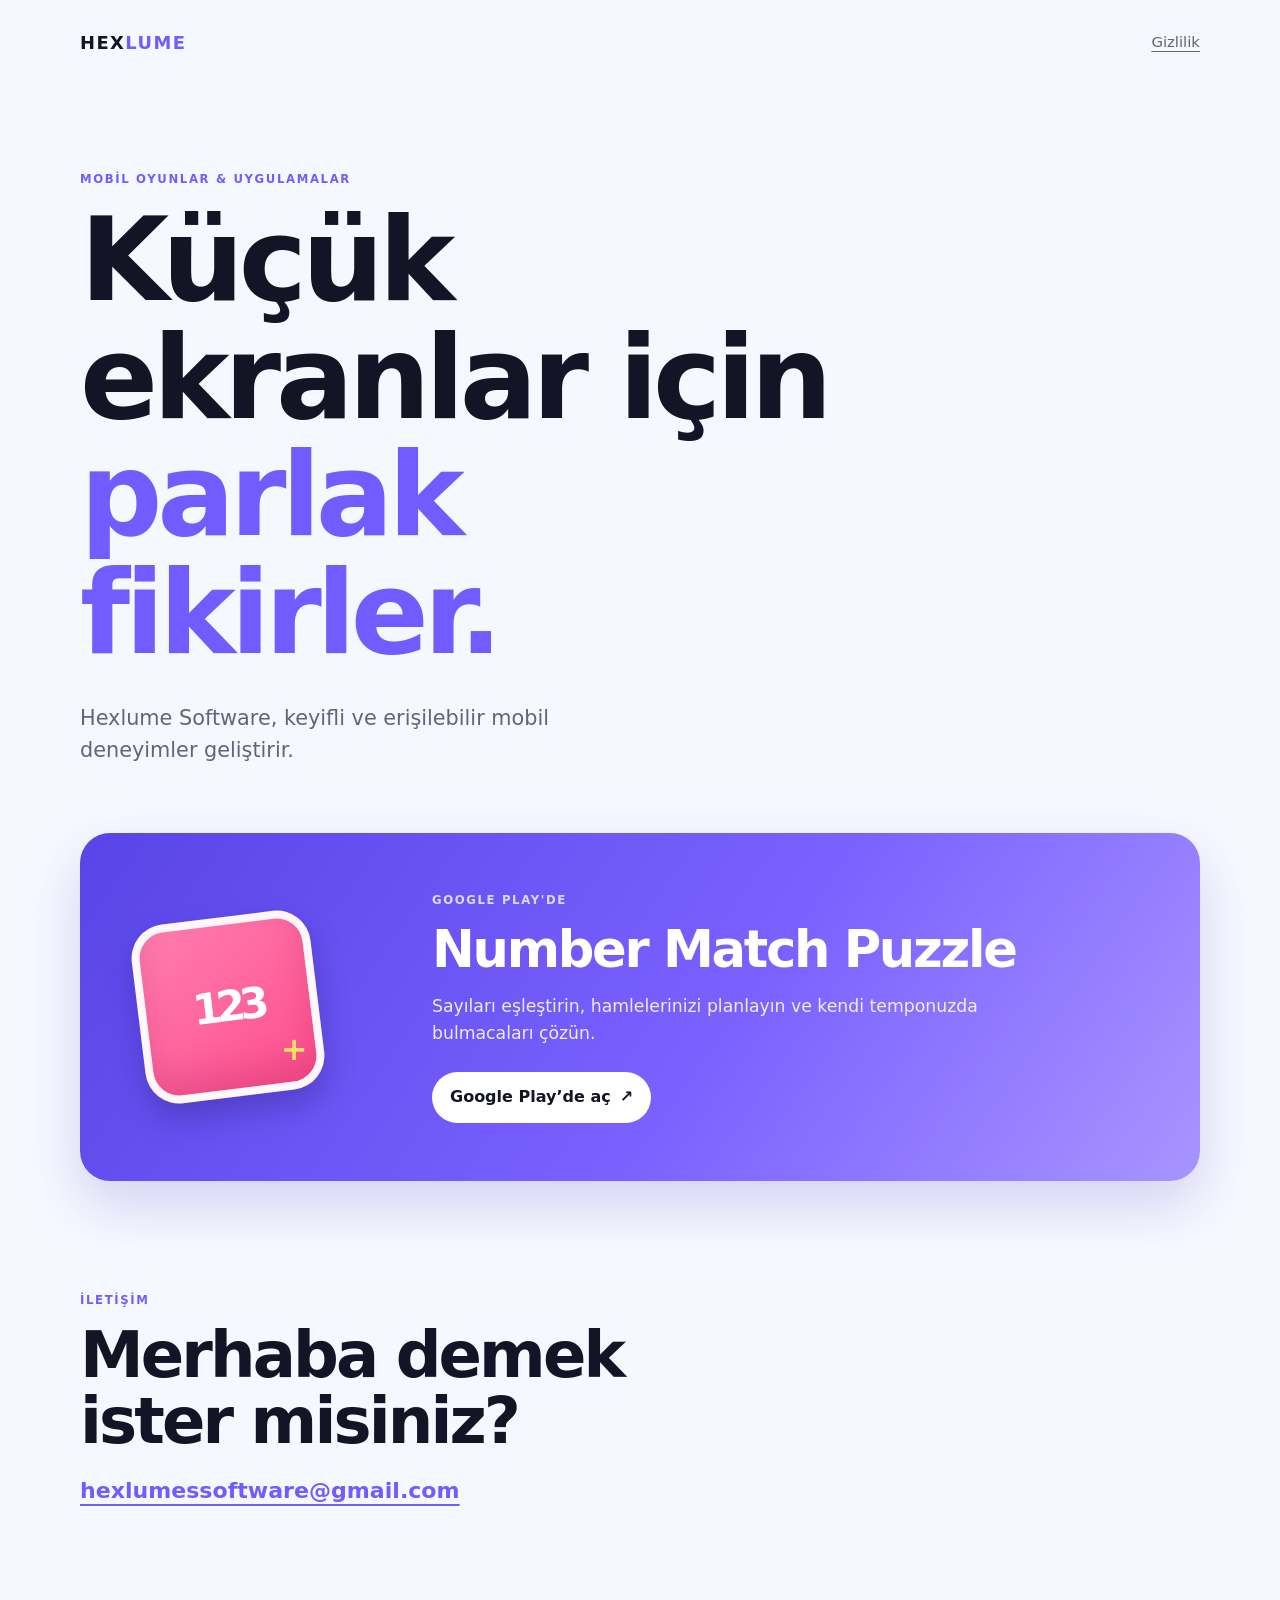
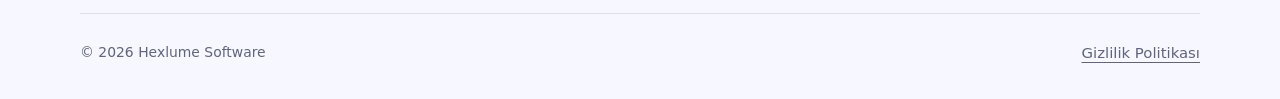
==== index.html @ 046b78da "Publish Hexlume Software website" ====
<!doctype html>
<html lang="tr">
  <head>
    <meta charset="utf-8">
    <meta name="viewport" content="width=device-width, initial-scale=1">
    <meta name="description" content="Hexlume Software — mobil oyun ve uygulamalar.">
    <title>Hexlume Software</title>
    <link rel="stylesheet" href="styles.css">
  </head>
  <body>
    <header class="site-header">
      <a class="brand" href="index.html" aria-label="Hexlume Software ana sayfa">HEX<span>LUME</span></a>
      <a class="header-link" href="privacy.html">Gizlilik</a>
    </header>

    <main>
      <section class="hero" aria-labelledby="page-title">
        <p class="eyebrow">MOBİL OYUNLAR &amp; UYGULAMALAR</p>
        <h1 id="page-title">Küçük ekranlar için<br><em>parlak fikirler.</em></h1>
        <p class="intro">Hexlume Software, keyifli ve erişilebilir mobil deneyimler geliştirir.</p>
      </section>

      <section class="app-section" aria-labelledby="app-title">
        <article class="app-card">
          <div class="app-icon" aria-hidden="true">
            <span>123</span><b>+</b>
          </div>
          <div class="app-copy">
            <p class="eyebrow">GOOGLE PLAY'DE</p>
            <h2 id="app-title">Number Match Puzzle</h2>
            <p>Sayıları eşleştirin, hamlelerinizi planlayın ve kendi temponuzda bulmacaları çözün.</p>
            <a class="button" href="https://play.google.com/store/apps/details?id=com.numbermatchpuzzle.app" target="_blank" rel="noopener noreferrer">Google Play’de aç <span aria-hidden="true">↗</span></a>
          </div>
        </article>
      </section>

      <section class="contact" aria-labelledby="contact-title">
        <p class="eyebrow">İLETİŞİM</p>
        <h2 id="contact-title">Merhaba demek ister misiniz?</h2>
        <a class="email" href="mailto:hexlumessoftware@gmail.com">hexlumessoftware@gmail.com</a>
      </section>
    </main>

    <footer>
      <span>© <span id="year"></span> Hexlume Software</span>
      <a href="privacy.html">Gizlilik Politikası</a>
    </footer>
    <script src="script.js"></script>
  </body>
</html>
---- styles.css ----
:root {
  --ink: #131527;
  --paper: #f7f8ff;
  --purple: #725cff;
  --pink: #ff5d99;
  --muted: #61647a;
}

* { box-sizing: border-box; }
html { scroll-behavior: smooth; }
body { margin: 0; color: var(--ink); background: var(--paper); font-family: Inter, ui-sans-serif, system-ui, -apple-system, BlinkMacSystemFont, "Segoe UI", sans-serif; line-height: 1.55; }
a { color: inherit; }
.site-header, main, footer { width: min(1120px, calc(100% - 48px)); margin-inline: auto; }
.site-header { min-height: 86px; display: flex; align-items: center; justify-content: space-between; }
.brand { color: var(--ink); font-size: 1.12rem; font-weight: 900; letter-spacing: .08em; text-decoration: none; }
.brand span { color: var(--purple); }
.header-link, footer a { color: var(--muted); font-size: .93rem; text-underline-offset: 4px; }
.hero { padding: 84px 0 66px; max-width: 760px; }
.eyebrow { margin: 0 0 14px; color: var(--purple); font-size: .73rem; font-weight: 800; letter-spacing: .14em; }
h1, h2 { letter-spacing: -.045em; line-height: 1.02; }
h1 { margin: 0; font-size: clamp(3.35rem, 9vw, 7.4rem); }
h1 em { color: var(--purple); font-style: normal; }
.intro { max-width: 520px; margin: 30px 0 0; color: var(--muted); font-size: clamp(1.05rem, 2vw, 1.3rem); }
.app-section { padding-bottom: 102px; }
.app-card { display: grid; grid-template-columns: 230px 1fr; gap: clamp(28px, 5vw, 66px); align-items: center; padding: clamp(28px, 5vw, 58px); overflow: hidden; color: white; background: linear-gradient(125deg, #5944e7, #7b62ff 58%, #a894ff); border-radius: 30px; box-shadow: 0 24px 55px rgba(73, 53, 196, .20); }
.app-icon { position: relative; display: grid; place-items: center; width: min(100%, 180px); aspect-ratio: 1; border: 8px solid rgba(255,255,255,.95); border-radius: 34px; background: linear-gradient(145deg, #ff7db0, #fe4e8c); box-shadow: inset 0 -18px 30px rgba(143, 14, 75, .18), 0 16px 30px rgba(31, 18, 100, .27); font-size: 2.65rem; font-weight: 900; letter-spacing: -.14em; transform: rotate(-7deg); }
.app-icon b { position: absolute; right: 14px; bottom: 7px; color: #ffe065; font-size: 2rem; transform: rotate(7deg); }
.app-copy .eyebrow { color: #ddd8ff; }
.app-copy h2 { margin: 0; font-size: clamp(2rem, 4vw, 3.75rem); }
.app-copy > p:not(.eyebrow) { max-width: 570px; margin: 18px 0 26px; color: rgba(255,255,255,.88); font-size: 1.08rem; }
.button { display: inline-flex; align-items: center; gap: 9px; padding: 13px 18px; color: var(--ink); background: white; border-radius: 999px; font-weight: 800; text-decoration: none; transition: transform .18s ease, box-shadow .18s ease; }
.button:hover { transform: translateY(-2px); box-shadow: 0 8px 18px rgba(31, 18, 100, .22); }
.contact { padding: 8px 0 105px; }
.contact h2 { max-width: 680px; margin: 0 0 20px; font-size: clamp(2.4rem, 5vw, 4.5rem); }
.email { color: var(--purple); font-size: clamp(1.08rem, 2vw, 1.38rem); font-weight: 700; text-underline-offset: 6px; }
footer { display: flex; gap: 18px; justify-content: space-between; padding: 28px 0 34px; border-top: 1px solid #dedfec; color: var(--muted); font-size: .87rem; }
.policy-page { max-width: 790px; padding: 70px 0 90px; }
.policy-page h1 { font-size: clamp(3rem, 7vw, 5.7rem); }
.policy-date { color: var(--muted); margin: 24px 0 34px; }
.policy-note { margin: 0 0 44px; padding: 19px 20px; border-left: 4px solid var(--pink); color: #45485e; background: #fff0f6; border-radius: 0 12px 12px 0; }
.policy-page section { margin-top: 34px; }
.policy-page h2 { margin: 0 0 10px; font-size: 1.52rem; }
.policy-page section p { margin: 0; color: #45485e; }
.policy-page section a { color: var(--purple); font-weight: 700; }
@media (max-width: 620px) {
  .site-header, main, footer { width: min(100% - 34px, 1120px); }
  .hero { padding: 58px 0 48px; }
  .app-section { padding-bottom: 72px; }
  .app-card { grid-template-columns: 1fr; border-radius: 23px; }
  .app-icon { width: 128px; border-radius: 25px; font-size: 2rem; }
  .contact { padding-bottom: 72px; }
  footer { align-items: flex-start; flex-direction: column; gap: 8px; }
  .policy-page { padding: 42px 0 66px; }
}
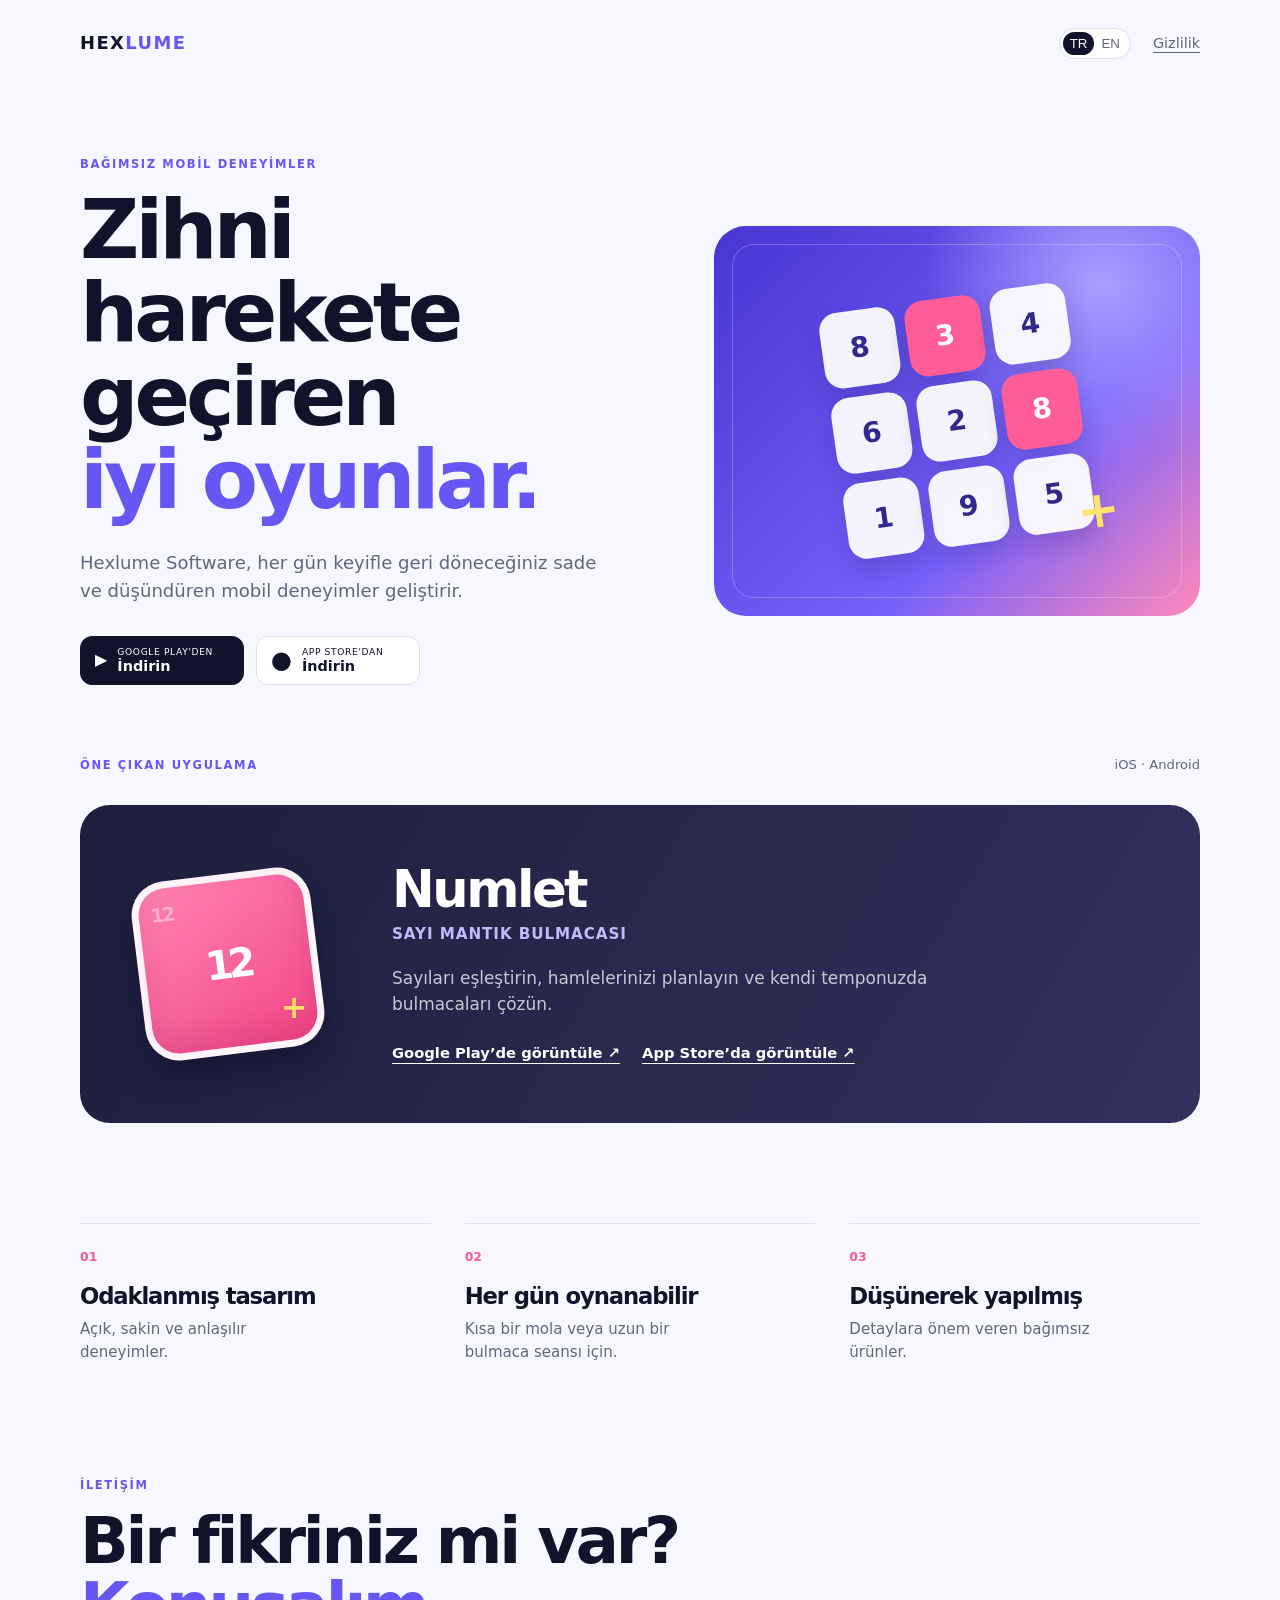
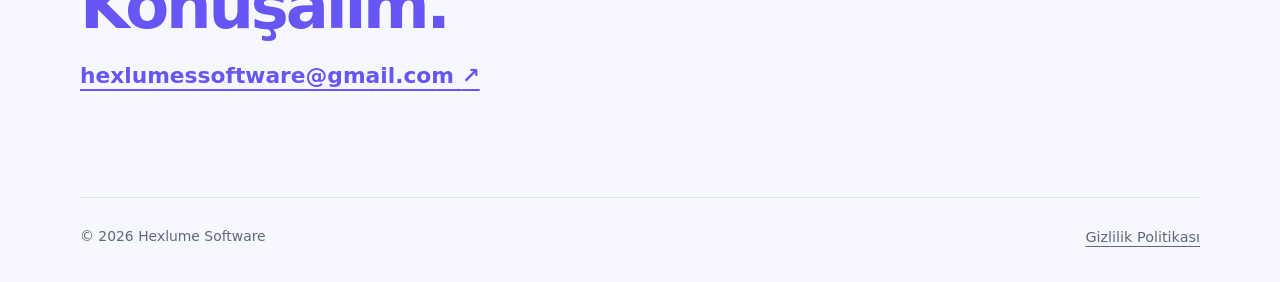
==== commit 8d21404b: "Refresh Numlet landing page with language switcher" ====
--- a/index.html
+++ b/index.html
@@ -3,48 +3,54 @@
   <head>
     <meta charset="utf-8">
     <meta name="viewport" content="width=device-width, initial-scale=1">
-    <meta name="description" content="Hexlume Software — mobil oyun ve uygulamalar.">
-    <title>Hexlume Software</title>
+    <meta name="description" content="Hexlume Software — thoughtful mobile games and apps.">
+    <title>Hexlume Software — Numlet</title>
     <link rel="stylesheet" href="styles.css">
   </head>
   <body>
     <header class="site-header">
-      <a class="brand" href="index.html" aria-label="Hexlume Software ana sayfa">HEX<span>LUME</span></a>
-      <a class="header-link" href="privacy.html">Gizlilik</a>
+      <a class="brand" href="index.html" aria-label="Hexlume Software home">HEX<span>LUME</span></a>
+      <div class="header-actions">
+        <div class="language-switcher" role="group" aria-label="Language selection">
+          <button class="language active" type="button" data-language="tr" aria-pressed="true">TR</button>
+          <button class="language" type="button" data-language="en" aria-pressed="false">EN</button>
+        </div>
+        <a class="header-link" href="privacy.html" data-i18n="privacyNav">Gizlilik</a>
+      </div>
     </header>
-
     <main>
       <section class="hero" aria-labelledby="page-title">
-        <p class="eyebrow">MOBİL OYUNLAR &amp; UYGULAMALAR</p>
-        <h1 id="page-title">Küçük ekranlar için<br><em>parlak fikirler.</em></h1>
-        <p class="intro">Hexlume Software, keyifli ve erişilebilir mobil deneyimler geliştirir.</p>
+        <div class="hero-copy">
+          <p class="eyebrow" data-i18n="eyebrow">BAĞIMSIZ MOBİL DENEYİMLER</p>
+          <h1 id="page-title" data-i18n-html="headline">Zihni harekete geçiren<br><em>iyi oyunlar.</em></h1>
+          <p class="intro" data-i18n="intro">Hexlume Software, her gün keyifle geri döneceğiniz sade ve düşündüren mobil deneyimler geliştirir.</p>
+          <div class="store-row" aria-label="Download Numlet">
+            <a class="store-button primary" href="https://play.google.com/store/apps/details?id=com.numbermatchpuzzle.app" target="_blank" rel="noopener noreferrer"><span class="store-mark">▶</span><span><small data-i18n="googleSmall">GOOGLE PLAY'DEN</small><strong data-i18n="googleName">İndirin</strong></span></a>
+            <a class="store-button" href="https://apps.apple.com/cy/app/numlet-number-logic-puzzle/id6760181329?l=tr" target="_blank" rel="noopener noreferrer"><span class="apple-mark">●</span><span><small data-i18n="appleSmall">APP STORE'DAN</small><strong data-i18n="appleName">İndirin</strong></span></a>
+          </div>
+        </div>
+        <div class="hero-art" aria-hidden="true"><div class="number-grid"><span>8</span><span>3</span><span>4</span><span>6</span><span>2</span><span>8</span><span>1</span><span>9</span><span>5</span><i>+</i></div></div>
       </section>
-
       <section class="app-section" aria-labelledby="app-title">
+        <div class="section-heading"><p class="eyebrow" data-i18n="featured">ÖNE ÇIKAN UYGULAMA</p><span data-i18n="available">iOS · Android</span></div>
         <article class="app-card">
-          <div class="app-icon" aria-hidden="true">
-            <span>123</span><b>+</b>
-          </div>
+          <div class="app-icon" aria-hidden="true"><span>12</span><b>+</b><em>12</em></div>
           <div class="app-copy">
-            <p class="eyebrow">GOOGLE PLAY'DE</p>
-            <h2 id="app-title">Number Match Puzzle</h2>
-            <p>Sayıları eşleştirin, hamlelerinizi planlayın ve kendi temponuzda bulmacaları çözün.</p>
-            <a class="button" href="https://play.google.com/store/apps/details?id=com.numbermatchpuzzle.app" target="_blank" rel="noopener noreferrer">Google Play’de aç <span aria-hidden="true">↗</span></a>
+            <h2 id="app-title">Numlet</h2>
+            <p class="app-subtitle" data-i18n="appSubtitle">Sayı Mantık Bulmacası</p>
+            <p data-i18n="appDescription">Sayıları eşleştirin, hamlelerinizi planlayın ve kendi temponuzda bulmacaları çözün.</p>
+            <div class="card-links"><a href="https://play.google.com/store/apps/details?id=com.numbermatchpuzzle.app" target="_blank" rel="noopener noreferrer" data-i18n-html="googleLink">Google Play’de görüntüle <span aria-hidden="true">↗</span></a><a href="https://apps.apple.com/cy/app/numlet-number-logic-puzzle/id6760181329?l=tr" target="_blank" rel="noopener noreferrer" data-i18n-html="appleLink">App Store’da görüntüle <span aria-hidden="true">↗</span></a></div>
           </div>
         </article>
       </section>
-
-      <section class="contact" aria-labelledby="contact-title">
-        <p class="eyebrow">İLETİŞİM</p>
-        <h2 id="contact-title">Merhaba demek ister misiniz?</h2>
-        <a class="email" href="mailto:hexlumessoftware@gmail.com">hexlumessoftware@gmail.com</a>
+      <section class="values" aria-label="Hexlume approach">
+        <div><span>01</span><h2 data-i18n="valueOneTitle">Odaklanmış tasarım</h2><p data-i18n="valueOneText">Açık, sakin ve anlaşılır deneyimler.</p></div>
+        <div><span>02</span><h2 data-i18n="valueTwoTitle">Her gün oynanabilir</h2><p data-i18n="valueTwoText">Kısa bir mola veya uzun bir bulmaca seansı için.</p></div>
+        <div><span>03</span><h2 data-i18n="valueThreeTitle">Düşünerek yapılmış</h2><p data-i18n="valueThreeText">Detaylara önem veren bağımsız ürünler.</p></div>
       </section>
+      <section class="contact" aria-labelledby="contact-title"><p class="eyebrow" data-i18n="contactEyebrow">İLETİŞİM</p><h2 id="contact-title" data-i18n-html="contactTitle">Bir fikriniz mi var?<br><em>Konuşalım.</em></h2><a class="email" href="mailto:hexlumessoftware@gmail.com">hexlumessoftware@gmail.com <span aria-hidden="true">↗</span></a></section>
     </main>
-
-    <footer>
-      <span>© <span id="year"></span> Hexlume Software</span>
-      <a href="privacy.html">Gizlilik Politikası</a>
-    </footer>
+    <footer><span>© <span id="year"></span> Hexlume Software</span><a href="privacy.html" data-i18n="privacyFooter">Gizlilik Politikası</a></footer>
     <script src="script.js"></script>
   </body>
 </html>
--- a/styles.css
+++ b/styles.css
@@ -1,54 +1 @@
-:root {
-  --ink: #131527;
-  --paper: #f7f8ff;
-  --purple: #725cff;
-  --pink: #ff5d99;
-  --muted: #61647a;
-}
-
-* { box-sizing: border-box; }
-html { scroll-behavior: smooth; }
-body { margin: 0; color: var(--ink); background: var(--paper); font-family: Inter, ui-sans-serif, system-ui, -apple-system, BlinkMacSystemFont, "Segoe UI", sans-serif; line-height: 1.55; }
-a { color: inherit; }
-.site-header, main, footer { width: min(1120px, calc(100% - 48px)); margin-inline: auto; }
-.site-header { min-height: 86px; display: flex; align-items: center; justify-content: space-between; }
-.brand { color: var(--ink); font-size: 1.12rem; font-weight: 900; letter-spacing: .08em; text-decoration: none; }
-.brand span { color: var(--purple); }
-.header-link, footer a { color: var(--muted); font-size: .93rem; text-underline-offset: 4px; }
-.hero { padding: 84px 0 66px; max-width: 760px; }
-.eyebrow { margin: 0 0 14px; color: var(--purple); font-size: .73rem; font-weight: 800; letter-spacing: .14em; }
-h1, h2 { letter-spacing: -.045em; line-height: 1.02; }
-h1 { margin: 0; font-size: clamp(3.35rem, 9vw, 7.4rem); }
-h1 em { color: var(--purple); font-style: normal; }
-.intro { max-width: 520px; margin: 30px 0 0; color: var(--muted); font-size: clamp(1.05rem, 2vw, 1.3rem); }
-.app-section { padding-bottom: 102px; }
-.app-card { display: grid; grid-template-columns: 230px 1fr; gap: clamp(28px, 5vw, 66px); align-items: center; padding: clamp(28px, 5vw, 58px); overflow: hidden; color: white; background: linear-gradient(125deg, #5944e7, #7b62ff 58%, #a894ff); border-radius: 30px; box-shadow: 0 24px 55px rgba(73, 53, 196, .20); }
-.app-icon { position: relative; display: grid; place-items: center; width: min(100%, 180px); aspect-ratio: 1; border: 8px solid rgba(255,255,255,.95); border-radius: 34px; background: linear-gradient(145deg, #ff7db0, #fe4e8c); box-shadow: inset 0 -18px 30px rgba(143, 14, 75, .18), 0 16px 30px rgba(31, 18, 100, .27); font-size: 2.65rem; font-weight: 900; letter-spacing: -.14em; transform: rotate(-7deg); }
-.app-icon b { position: absolute; right: 14px; bottom: 7px; color: #ffe065; font-size: 2rem; transform: rotate(7deg); }
-.app-copy .eyebrow { color: #ddd8ff; }
-.app-copy h2 { margin: 0; font-size: clamp(2rem, 4vw, 3.75rem); }
-.app-copy > p:not(.eyebrow) { max-width: 570px; margin: 18px 0 26px; color: rgba(255,255,255,.88); font-size: 1.08rem; }
-.button { display: inline-flex; align-items: center; gap: 9px; padding: 13px 18px; color: var(--ink); background: white; border-radius: 999px; font-weight: 800; text-decoration: none; transition: transform .18s ease, box-shadow .18s ease; }
-.button:hover { transform: translateY(-2px); box-shadow: 0 8px 18px rgba(31, 18, 100, .22); }
-.contact { padding: 8px 0 105px; }
-.contact h2 { max-width: 680px; margin: 0 0 20px; font-size: clamp(2.4rem, 5vw, 4.5rem); }
-.email { color: var(--purple); font-size: clamp(1.08rem, 2vw, 1.38rem); font-weight: 700; text-underline-offset: 6px; }
-footer { display: flex; gap: 18px; justify-content: space-between; padding: 28px 0 34px; border-top: 1px solid #dedfec; color: var(--muted); font-size: .87rem; }
-.policy-page { max-width: 790px; padding: 70px 0 90px; }
-.policy-page h1 { font-size: clamp(3rem, 7vw, 5.7rem); }
-.policy-date { color: var(--muted); margin: 24px 0 34px; }
-.policy-note { margin: 0 0 44px; padding: 19px 20px; border-left: 4px solid var(--pink); color: #45485e; background: #fff0f6; border-radius: 0 12px 12px 0; }
-.policy-page section { margin-top: 34px; }
-.policy-page h2 { margin: 0 0 10px; font-size: 1.52rem; }
-.policy-page section p { margin: 0; color: #45485e; }
-.policy-page section a { color: var(--purple); font-weight: 700; }
-@media (max-width: 620px) {
-  .site-header, main, footer { width: min(100% - 34px, 1120px); }
-  .hero { padding: 58px 0 48px; }
-  .app-section { padding-bottom: 72px; }
-  .app-card { grid-template-columns: 1fr; border-radius: 23px; }
-  .app-icon { width: 128px; border-radius: 25px; font-size: 2rem; }
-  .contact { padding-bottom: 72px; }
-  footer { align-items: flex-start; flex-direction: column; gap: 8px; }
-  .policy-page { padding: 42px 0 66px; }
-}
+:root{--ink:#101329;--paper:#f7f8ff;--purple:#6657f5;--pink:#fb5b92;--muted:#62667d;--line:#dedfec}*{box-sizing:border-box}html{scroll-behavior:smooth}body{margin:0;color:var(--ink);background:var(--paper);font-family:Inter,ui-sans-serif,system-ui,-apple-system,BlinkMacSystemFont,"Segoe UI",sans-serif;line-height:1.55}a{color:inherit}.site-header,main,footer{width:min(1120px,calc(100% - 48px));margin-inline:auto}.site-header{min-height:86px;display:flex;align-items:center;justify-content:space-between}.brand{font-size:1.12rem;font-weight:900;letter-spacing:.08em;text-decoration:none}.brand span{color:var(--purple)}.header-actions{display:flex;gap:22px;align-items:center}.header-link,footer a{color:var(--muted);font-size:.9rem;text-underline-offset:4px}.language-switcher{display:flex;padding:3px;border:1px solid var(--line);border-radius:999px;background:white}.language{padding:4px 7px;border:0;border-radius:999px;color:var(--muted);background:transparent;font:800 .7rem/1 inherit;cursor:pointer}.language.active{color:white;background:var(--ink)}.hero{display:grid;grid-template-columns:1.08fr .92fr;gap:5vw;align-items:center;min-height:620px;padding:70px 0}.eyebrow{margin:0 0 14px;color:var(--purple);font-size:.72rem;font-weight:850;letter-spacing:.14em}h1,h2{letter-spacing:-.05em;line-height:1.02}h1{margin:0;font-size:clamp(3.25rem,6.4vw,6.1rem)}h1 em,.contact em{color:var(--purple);font-style:normal}.intro{max-width:535px;margin:27px 0 0;color:var(--muted);font-size:1.13rem}.store-row{display:flex;flex-wrap:wrap;gap:12px;margin-top:31px}.store-button{display:flex;align-items:center;gap:10px;min-width:164px;padding:10px 14px;border:1px solid var(--line);border-radius:12px;background:white;text-decoration:none;transition:transform .18s ease,box-shadow .18s ease}.store-button:hover{transform:translateY(-2px);box-shadow:0 8px 20px #22244014}.store-button.primary{color:white;background:var(--ink);border-color:var(--ink)}.store-button small,.store-button strong{display:block;line-height:1.15}.store-button small{font-size:.57rem;letter-spacing:.07em}.store-button strong{font-size:.9rem}.store-mark,.apple-mark{font-size:1rem}.apple-mark{font-size:1.5rem;line-height:.7}.hero-art{position:relative;display:grid;place-items:center;min-height:390px;overflow:hidden;border-radius:32px;background:radial-gradient(circle at 80% 15%,#aa9dff 0,transparent 35%),linear-gradient(135deg,#4736d2,#7761fc 64%,#ff88b8)}.hero-art:before{position:absolute;inset:18px;border:1px solid #ffffff3d;border-radius:22px;content:""}.number-grid{position:relative;z-index:1;display:grid;grid-template-columns:repeat(3,76px);gap:10px;padding:28px;transform:rotate(-8deg)}.number-grid span{display:grid;place-items:center;height:76px;border-radius:18px;background:#ffffffed;box-shadow:0 12px 25px #16104d2e;color:#32288a;font-size:1.75rem;font-weight:850}.number-grid span:nth-child(2),.number-grid span:nth-child(6){color:white;background:#ff5d99}.number-grid i{position:absolute;right:3px;bottom:5px;color:#ffe26f;font-style:normal;font-size:3.2rem;font-weight:900}.section-heading{display:flex;align-items:baseline;justify-content:space-between;margin:0 0 16px}.section-heading>span{color:var(--muted);font-size:.82rem}.app-section{padding:0 0 100px}.app-card{display:grid;grid-template-columns:190px 1fr;gap:clamp(30px,5vw,70px);align-items:center;padding:clamp(30px,5vw,58px);overflow:hidden;color:white;background:linear-gradient(120deg,#1d1e3c,#34315e);border-radius:30px}.app-icon{position:relative;display:grid;place-items:center;width:180px;aspect-ratio:1;border:7px solid #ffffffeb;border-radius:34px;background:linear-gradient(145deg,#ff82b4,#f34888);box-shadow:inset 0 -17px 30px #930e4b2e,0 18px 32px #05051e6b;font-size:2.5rem;font-weight:900;letter-spacing:-.13em;transform:rotate(-7deg)}.app-icon b{position:absolute;right:14px;bottom:7px;color:#ffe065;font-size:2rem;transform:rotate(7deg)}.app-icon em{position:absolute;left:12px;top:12px;color:#fff6;letter-spacing:-.1em;font-size:1.2rem;font-style:normal}.app-copy h2{margin:0;font-size:clamp(2.4rem,4vw,4rem)}.app-subtitle{margin:8px 0 0!important;color:#bfbbff!important;font-weight:750;font-size:.95rem!important;letter-spacing:.06em;text-transform:uppercase}.app-copy>p:not(.app-subtitle){max-width:570px;margin:18px 0 25px;color:#ffffffbf;font-size:1.06rem}.card-links{display:flex;flex-wrap:wrap;gap:22px}.card-links a{color:white;font-weight:750;font-size:.92rem;text-underline-offset:5px}.values{display:grid;grid-template-columns:repeat(3,1fr);gap:34px;padding:0 0 112px}.values div{padding-top:20px;border-top:1px solid var(--line)}.values span{color:var(--pink);font-size:.78rem;font-weight:800}.values h2{margin:16px 0 10px;font-size:1.42rem}.values p{max-width:250px;margin:0;color:var(--muted);font-size:.94rem}.contact{padding:0 0 104px}.contact h2{margin:0 0 20px;font-size:clamp(2.7rem,5vw,4.6rem)}.email{color:var(--purple);font-size:clamp(1.1rem,2vw,1.36rem);font-weight:750;text-underline-offset:6px}footer{display:flex;justify-content:space-between;padding:28px 0 34px;border-top:1px solid var(--line);color:var(--muted);font-size:.87rem}@media(max-width:760px){.hero{grid-template-columns:1fr;gap:42px;padding:52px 0 70px}.hero-art{min-height:300px;order:-1}.number-grid{grid-template-columns:repeat(3,60px);gap:8px}.number-grid span{height:60px;border-radius:14px;font-size:1.4rem}.app-card{grid-template-columns:1fr;border-radius:24px}.app-icon{width:142px;border-radius:28px}.values{grid-template-columns:1fr;gap:23px;padding-bottom:78px}.contact{padding-bottom:75px}}@media(max-width:500px){.site-header,main,footer{width:min(100% - 32px,1120px)}.header-actions{gap:13px}.hero{min-height:unset}.store-button{flex:1;min-width:138px}.section-heading{align-items:flex-start;flex-direction:column;gap:4px}.app-section{padding-bottom:76px}footer{align-items:flex-start;flex-direction:column;gap:8px}}
